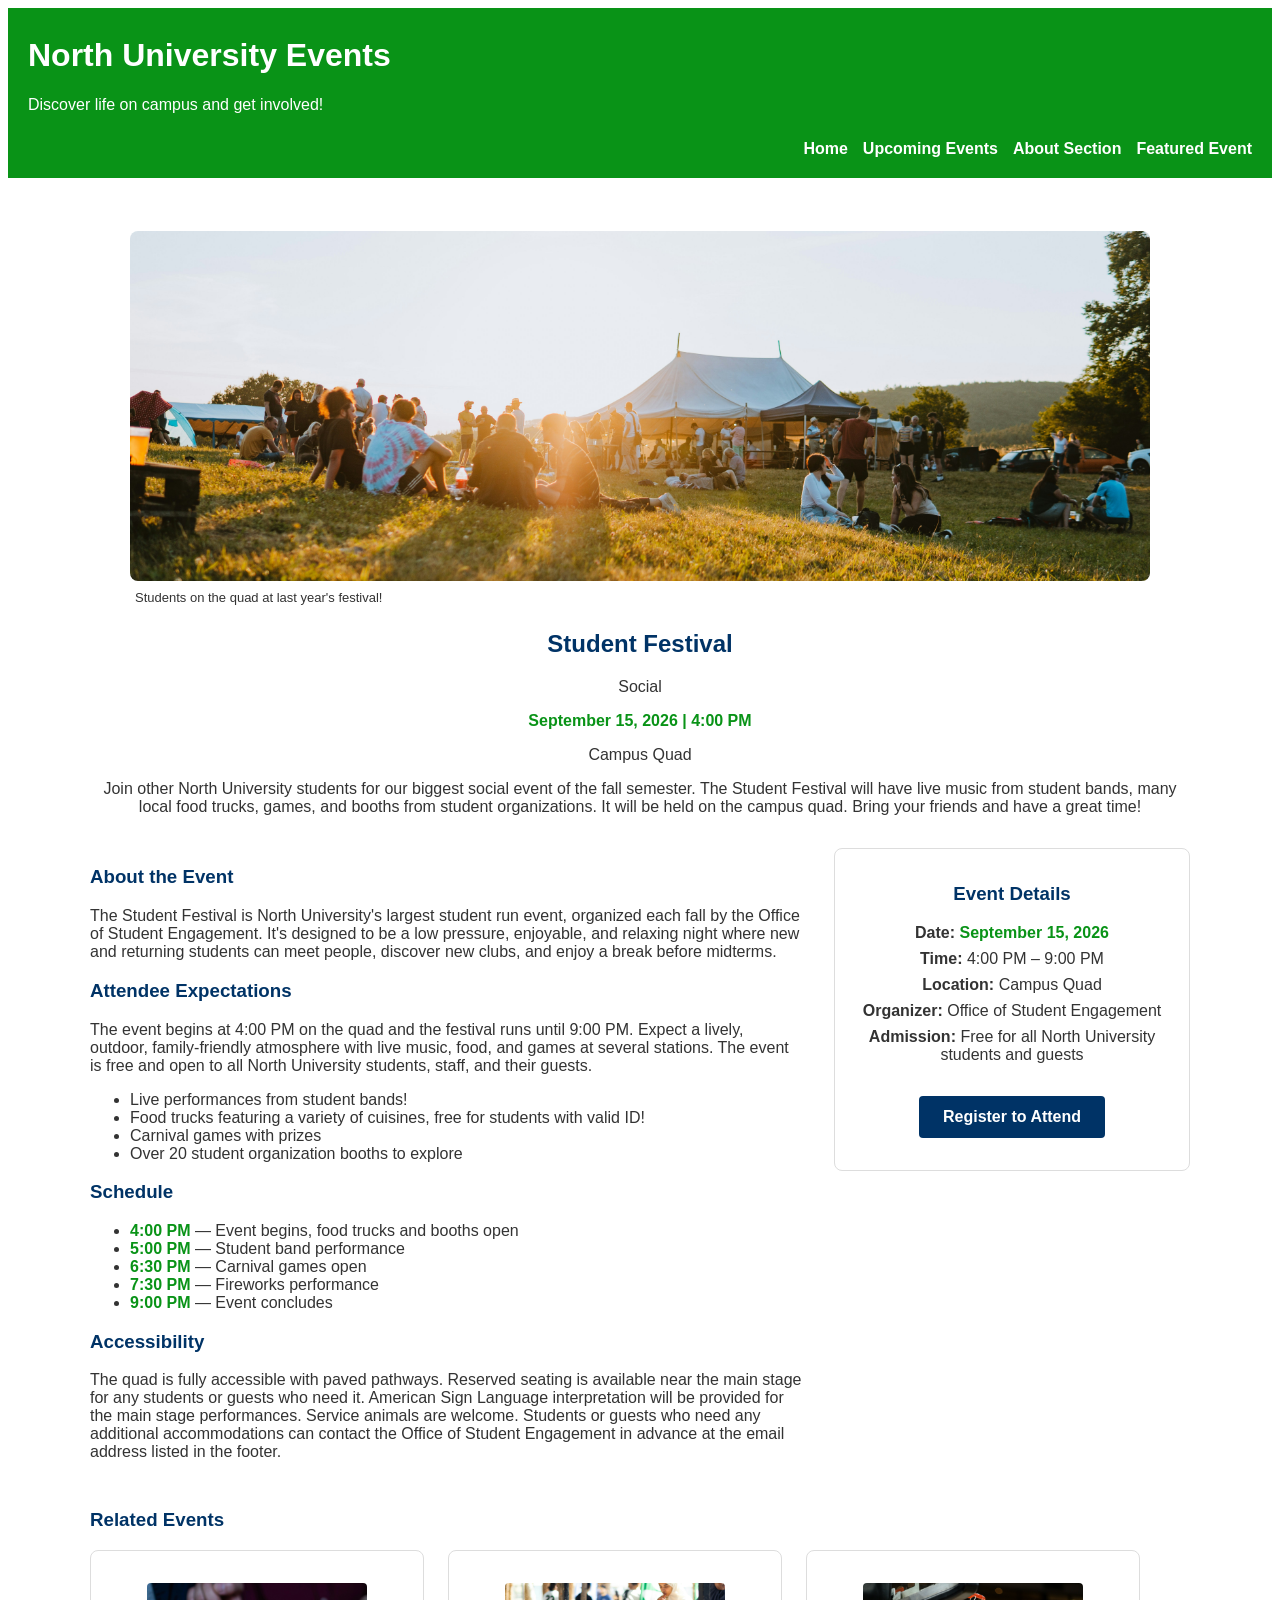
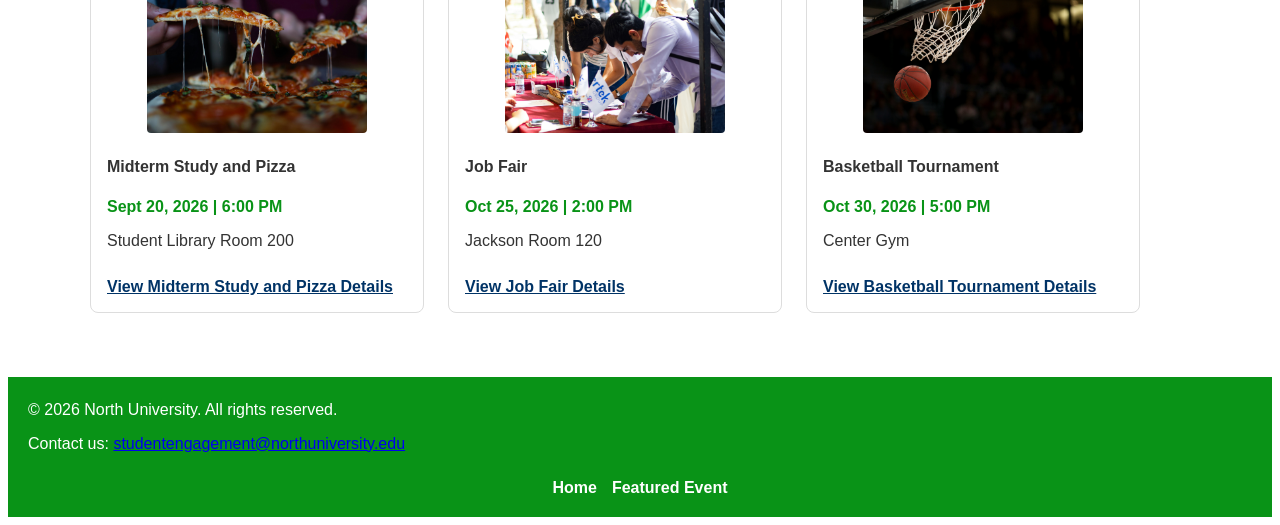
==== event.html @ 2c6c190b "Initial working Campus Event Guide site" ====
<!DOCTYPE html>
<!--
  Name: Mu'aaz Khan
  Date: 09.16.2026
  CSC 372-01

  This is the event.html page for assignment-2. It is the event details page for the North University Events website. 
  It highlights a featured event with a title, image, description, and additional related events.
-->
<html lang="en">

<head>
    <meta charset="UTF-8">
    <meta name="viewport" content="width=device-width, initial-scale=1.0">
    <title>North University Events - Featured Event</title>
    <link rel="stylesheet" href="css/styles.css">
</head>

<body>

    <header>
        <h1>North University Events</h1>
        <p>Discover life on campus and get involved!</p>
        <nav>
            <ul>
                <li><a href="index.html">Home</a></li>
                <li><a href="index.html#events">Upcoming Events</a></li>
                <li><a href="index.html#about">About Section</a></li>
                <li><a href="event.html">Featured Event</a></li>
            </ul>
        </nav>
    </header>

    <main>
        <section id="event-intro">
            <figure>
                <img id="event-hero-image" src="images/festival.jpg"
                    alt="A group of people sitting on a grassy quad with a stage and tents in the background">
                <figcaption>Students on the quad at last year's festival!</figcaption>
            </figure>
            <h2>Student Festival</h2>
            <p>Social</p>
            <p><time datetime="2026-09-15T16:00">September 15, 2026 | 4:00 PM</time></p>
            <p>Campus Quad</p>
            <p>Join other North University students for our biggest social
                event of the fall semester. The Student Festival will have live music from student bands, many
                local food trucks, games, and booths from student organizations. It will be held on the campus quad.
                Bring your friends and have a great time!</p>
        </section>

        <div id="event-layout">
            <article id="event-main">
                <h3>About the Event</h3>
                <p>The Student Festival is North University's largest student run event, organized each fall
                    by the Office of Student Engagement. It's designed to be a low pressure, enjoyable, and relaxing
                    night
                    where new and returning students can meet people, discover new clubs, and enjoy a break before
                    midterms.
                </p>

                <h3>Attendee Expectations</h3>
                <p>The event begins at 4:00 PM on the quad and the festival runs until 9:00 PM. Expect a lively,
                    outdoor, family-friendly atmosphere with live music, food, and games at several stations.
                    The event is free and open to all North University students, staff, and
                    their guests.</p>
                <ul>
                    <li>Live performances from student bands!</li>
                    <li>Food trucks featuring a variety of cuisines, free for students with valid ID!</li>
                    <li>Carnival games with prizes</li>
                    <li>Over 20 student organization booths to explore</li>
                </ul>

                <h3>Schedule</h3>
                <ul>
                    <li><time datetime="2026-09-15T16:00">4:00 PM</time> — Event begins, food trucks and booths open
                    </li>
                    <li><time datetime="2026-09-15T17:00">5:00 PM</time> — Student band performance</li>
                    <li><time datetime="2026-09-15T18:30">6:30 PM</time> — Carnival games open</li>
                    <li><time datetime="2026-09-15T19:30">7:30 PM</time> — Fireworks performance</li>
                    <li><time datetime="2026-09-15T21:00">9:00 PM</time> — Event concludes</li>
                </ul>

                <h3>Accessibility</h3>
                <p>The quad is fully accessible with paved pathways. Reserved seating is available near the
                    main stage for any students or guests who need it. American Sign Language interpretation will be
                    provided
                    for the main stage performances. Service animals are welcome. Students or guests who need any
                    additional
                    accommodations can contact the Office of Student Engagement in advance at the email address
                    listed in the footer.</p>
            </article>

            <aside id="event-sidebar">
                <h3>Event Details</h3>
                <ul id="sidebar-list">
                    <li><strong>Date:</strong> <time datetime="2026-09-15">September 15, 2026</time></li>
                    <li><strong>Time:</strong> 4:00 PM – 9:00 PM</li>
                    <li><strong>Location:</strong> Campus Quad</li>
                    <li><strong>Organizer:</strong> Office of Student Engagement</li>
                    <li><strong>Admission:</strong> Free for all North University students and guests</li>
                </ul>
                <a href="index.html" class="button">Register to Attend</a>
            </aside>
        </div>

        <section id="related-events">
            <h3>Related Events</h3>
            <div id="related-events-list">
                <article class="card card-compact">
                    <figure>
                        <img src="images/pizza.jpg" alt="People sharing a pizza at a study session">
                    </figure>
                    <h4>Midterm Study and Pizza</h4>
                    <p><time datetime="2026-09-20T18:00">Sept 20, 2026 | 6:00 PM</time></p>
                    <p>Student Library Room 200</p>
                    <a href="index.html" class="card-link">View Midterm Study and Pizza Details</a>
                </article>

                <article class="card card-compact">
                    <figure>
                        <img src="images/job-fair.jpg" alt="People filling out job applications at a table">
                    </figure>
                    <h4>Job Fair</h4>
                    <p><time datetime="2026-10-25T14:00">Oct 25, 2026 | 2:00 PM</time></p>
                    <p>Jackson Room 120</p>
                    <a href="index.html" class="card-link">View Job Fair Details</a>
                </article>

                <article class="card card-compact">
                    <figure>
                        <img src="images/basketball.jpg" alt="Basketball under a basketball hoop">
                    </figure>
                    <h4>Basketball Tournament</h4>
                    <p><time datetime="2026-10-30T17:00">Oct 30, 2026 | 5:00 PM</time></p>
                    <p>Center Gym</p>
                    <a href="index.html" class="card-link">View Basketball Tournament Details</a>
                </article>
            </div>
        </section>
    </main>

    <footer>
        <p>&copy; 2026 North University. All rights reserved.</p>
        <p>Contact us: <a href="mailto:studentengagement@northuniversity.edu">studentengagement@northuniversity.edu</a>
        </p>
        <nav>
            <ul>
                <li><a href="index.html">Home</a></li>
                <li><a href="event.html">Featured Event</a></li>
            </ul>
        </nav>
    </footer>
</body>

</html>
---- css/styles.css ----
/*
  Name: Mu'aaz Khan
  Date: 09.16.2026
  CSC 372-01

  This is the styles.css file for Assignment 2. It contains all required styles for the website.
*/

body {
    font-family: Arial, sans-serif;
    font-size: 16px;
    color: #333;
}

header,
footer {
    background-color: #099317;
    color: #ffffff;
    padding: 8px 20px 20px 20px;
}

h2,
h3 {
    color: #003366;
}

time {
    color: #099317;
    font-weight: bold;
}

figcaption {
    padding: 5px;
    text-align: left;
    font-size: 13px;
}

header nav a,
footer nav a {
    color: #ffffff;
    text-decoration: none;
    font-weight: bold;
}

header nav ul {
    display: flex;
    flex-wrap: wrap;
    gap: 15px;
    justify-content: flex-end;
    list-style: none;
    margin: 0;
    padding: 10px 0px 0px 0px;
}

footer nav ul {
    display: flex;
    flex-wrap: wrap;
    gap: 15px;
    justify-content: center;
    list-style: none;
    margin: 0;
    padding: 10px 0px 0px 0px;
}

footer p {
    overflow-wrap: break-word;
}

.button {
    background-color: #003366;
    color: #ffffff;
    border-radius: 4px;
    font-weight: bold;
    text-decoration: none;
    display: inline-block;
    padding: 0.75rem 1.5rem;
    margin: 1rem;
    text-align: center;
}

.card {
    border: 1px solid #ddd;
    border-radius: 8px;
    padding: 1rem;
    background-color: #ffffff;
    grid-column: span 1;
}

.card-wide {
    grid-column: span 2;
}

.card img {
    width: 100%;
    height: 300px;
    object-fit: cover;
    border-radius: 4px;
}

.card figure {
    margin-bottom: 0.75rem;
}

.card-link {
    display: inline-block;
    margin-top: 0.75rem;
    color: #003366;
    font-weight: bold;
}

#sidebar-list {
    list-style: none;
    margin: 0 0 1rem 0;
    padding: 0;
}

#sidebar-list li {
    margin-bottom: 0.5rem;
}

.card-compact {
    flex: 1 1 250px;
    max-width: 300px;
}

.card-compact img {
    width: 100%;
    height: 150px;
    object-fit: cover;
    border-radius: 4px;
}

.button:hover,
.button:focus {
    background-color: #002244;
}

.card-link:hover,
.card-link:focus {
    color: #099317;
    text-decoration: underline;
}

header nav a:hover,
header nav a:focus,
footer nav a:hover,
footer nav a:focus {
    text-decoration: underline;
}

#hero {
    display: flex;
    flex-direction: column;
    align-items: center;
    justify-content: center;
    text-align: center;
    margin: 10px;
}

#upcoming-events-grid {
    display: grid;
    grid-template-columns: 1fr 1fr;
    gap: 32px;
    padding: 20px;
}

#about, #events{
    max-width: 1100px;
    margin: 1rem auto;
    padding: 0px 14px 14px 14px;
}


#event-intro {
    max-width: 1100px;
    margin: 2rem auto;
    padding: 5px 20px 0px 20px;
    text-align: center;
}

#hero-image,
#event-hero-image {
    width: 100%;
    height: 350px;
    max-height: 400px;
    object-fit: cover;
    border-radius: 8px;
}

#event-layout {
    display: grid;
    grid-template-columns: 2fr 1fr;
    gap: 2rem;
    max-width: 1100px;
    margin: 2rem auto;
    padding: 0px 14px;
}

#event-sidebar {
    background-color: #ffffff;
    border: 1px solid #ddd;
    border-radius: 8px;
    padding: 1rem;
    height: fit-content;
    text-align: center;
}

#related-events {
    max-width: 1100px;
    margin: 2rem auto;
    padding: 0px 14px 2rem 14px;
}

#related-events-list {
    display: flex;
    flex-wrap: wrap;
    gap: 1.5rem;
}

@media (max-width: 768px) {

    header nav ul {
        justify-content: center;
    }

    .card-wide {
        grid-column: span 1;
    }

    #event-layout {
        grid-template-columns: 1fr;
    }

    #upcoming-events-grid {
        grid-template-columns: 1fr;
    }

}

@media (max-width: 480px) {
    header {
        padding: 8px 12px 16px 12px;
    }

    .button {
        display: block;
        width: fit-content;
        text-align: center;
        margin: 0 auto;
    }

    .card img {
        height: 160px;
    }

    #hero {
        margin: 5px;
    }

}
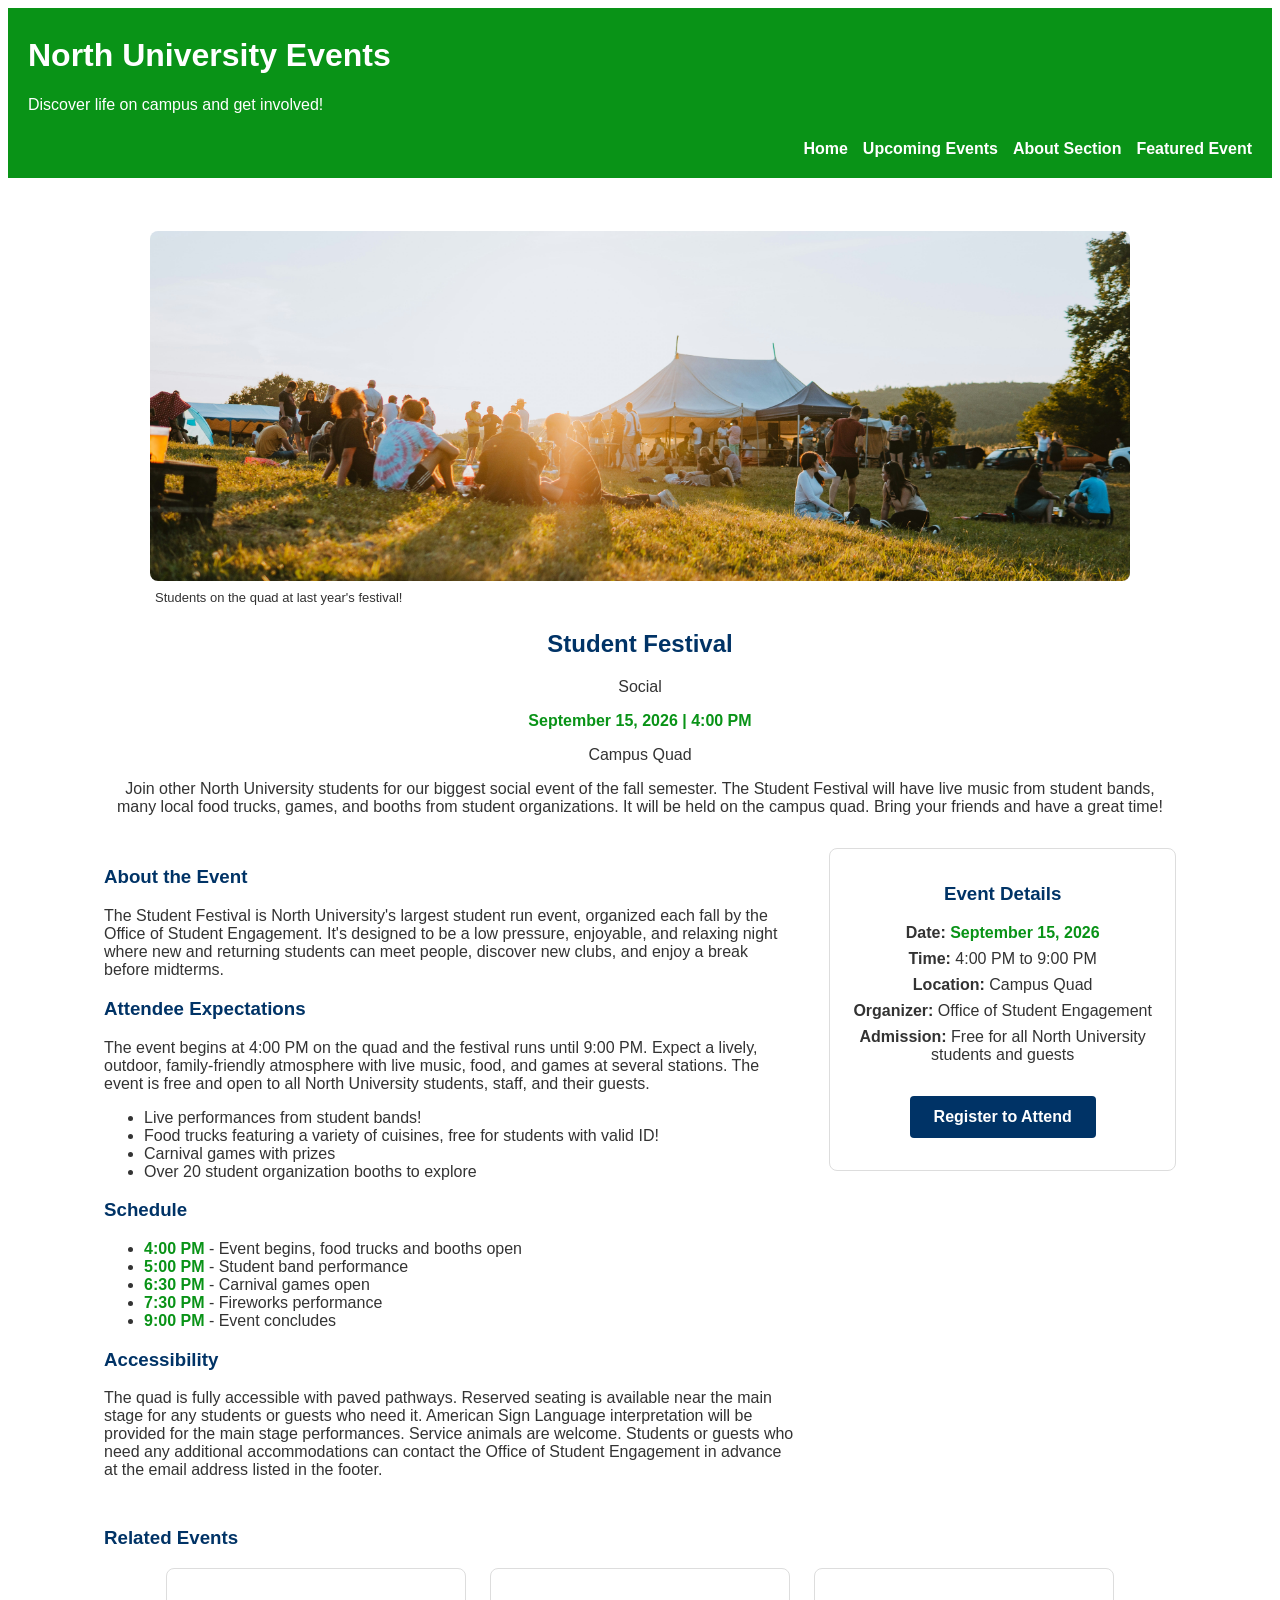
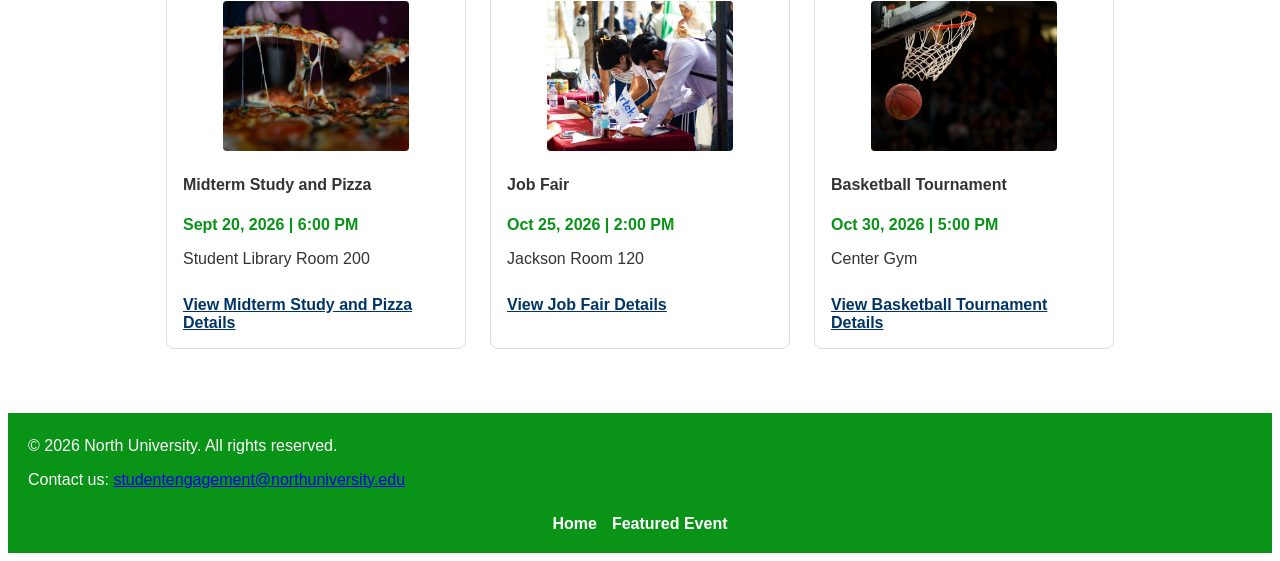
==== commit a2e96563: "Update styles.css order to align with Code Quality Guide" ====
--- a/event.html
+++ b/event.html
@@ -4,7 +4,7 @@
   Date: 09.16.2026
   CSC 372-01
 
-  This is the event.html page for assignment-2. It is the event details page for the North University Events website. 
+  This is the event.html page for Assignment 2. It is the event details page for the North University Events website. 
   It highlights a featured event with a title, image, description, and additional related events.
 -->
 <html lang="en">
@@ -12,7 +12,7 @@
 <head>
     <meta charset="UTF-8">
     <meta name="viewport" content="width=device-width, initial-scale=1.0">
-    <title>North University Events - Featured Event</title>
+    <title>North University Events Featured Event</title>
     <link rel="stylesheet" href="css/styles.css">
 </head>
 
@@ -72,12 +72,12 @@
 
                 <h3>Schedule</h3>
                 <ul>
-                    <li><time datetime="2026-09-15T16:00">4:00 PM</time> — Event begins, food trucks and booths open
+                    <li><time datetime="2026-09-15T16:00">4:00 PM</time> - Event begins, food trucks and booths open
                     </li>
-                    <li><time datetime="2026-09-15T17:00">5:00 PM</time> — Student band performance</li>
-                    <li><time datetime="2026-09-15T18:30">6:30 PM</time> — Carnival games open</li>
-                    <li><time datetime="2026-09-15T19:30">7:30 PM</time> — Fireworks performance</li>
-                    <li><time datetime="2026-09-15T21:00">9:00 PM</time> — Event concludes</li>
+                    <li><time datetime="2026-09-15T17:00">5:00 PM</time> - Student band performance</li>
+                    <li><time datetime="2026-09-15T18:30">6:30 PM</time> - Carnival games open</li>
+                    <li><time datetime="2026-09-15T19:30">7:30 PM</time> - Fireworks performance</li>
+                    <li><time datetime="2026-09-15T21:00">9:00 PM</time> - Event concludes</li>
                 </ul>
 
                 <h3>Accessibility</h3>
@@ -94,7 +94,7 @@
                 <h3>Event Details</h3>
                 <ul id="sidebar-list">
                     <li><strong>Date:</strong> <time datetime="2026-09-15">September 15, 2026</time></li>
-                    <li><strong>Time:</strong> 4:00 PM – 9:00 PM</li>
+                    <li><strong>Time:</strong> 4:00 PM to 9:00 PM</li>
                     <li><strong>Location:</strong> Campus Quad</li>
                     <li><strong>Organizer:</strong> Office of Student Engagement</li>
                     <li><strong>Admission:</strong> Free for all North University students and guests</li>
--- a/css/styles.css
+++ b/css/styles.css
@@ -3,8 +3,12 @@
   Date: 09.16.2026
   CSC 372-01
 
-  This is the styles.css file for Assignment 2. It contains all required styles for the website.
+  This is the styles.css file for assignment 2. It contains all required styles for the website.
 */
+
+* {
+    box-sizing: border-box;
+}
 
 body {
     font-family: Arial, sans-serif;
@@ -52,6 +56,13 @@
     padding: 10px 0px 0px 0px;
 }
 
+header nav a:hover,
+header nav a:focus,
+footer nav a:hover,
+footer nav a:focus {
+    text-decoration: underline;
+}
+
 footer nav ul {
     display: flex;
     flex-wrap: wrap;
@@ -78,6 +89,11 @@
     text-align: center;
 }
 
+.button:hover,
+.button:focus {
+    background-color: #002244;
+}
+
 .card {
     border: 1px solid #ddd;
     border-radius: 8px;
@@ -108,16 +124,6 @@
     font-weight: bold;
 }
 
-#sidebar-list {
-    list-style: none;
-    margin: 0 0 1rem 0;
-    padding: 0;
-}
-
-#sidebar-list li {
-    margin-bottom: 0.5rem;
-}
-
 .card-compact {
     flex: 1 1 250px;
     max-width: 300px;
@@ -130,24 +136,12 @@
     border-radius: 4px;
 }
 
-.button:hover,
-.button:focus {
-    background-color: #002244;
-}
-
 .card-link:hover,
 .card-link:focus {
     color: #099317;
     text-decoration: underline;
 }
 
-header nav a:hover,
-header nav a:focus,
-footer nav a:hover,
-footer nav a:focus {
-    text-decoration: underline;
-}
-
 #hero {
     display: flex;
     flex-direction: column;
@@ -155,6 +149,16 @@
     justify-content: center;
     text-align: center;
     margin: 10px;
+}
+
+#sidebar-list {
+    list-style: none;
+    margin: 0 0 1rem 0;
+    padding: 0;
+}
+
+#sidebar-list li {
+    margin-bottom: 0.5rem;
 }
 
 #upcoming-events-grid {
@@ -182,7 +186,6 @@
 #event-hero-image {
     width: 100%;
     height: 350px;
-    max-height: 400px;
     object-fit: cover;
     border-radius: 8px;
 }
@@ -215,6 +218,7 @@
     display: flex;
     flex-wrap: wrap;
     gap: 1.5rem;
+    justify-content: center;
 }
 
 @media (max-width: 768px) {
